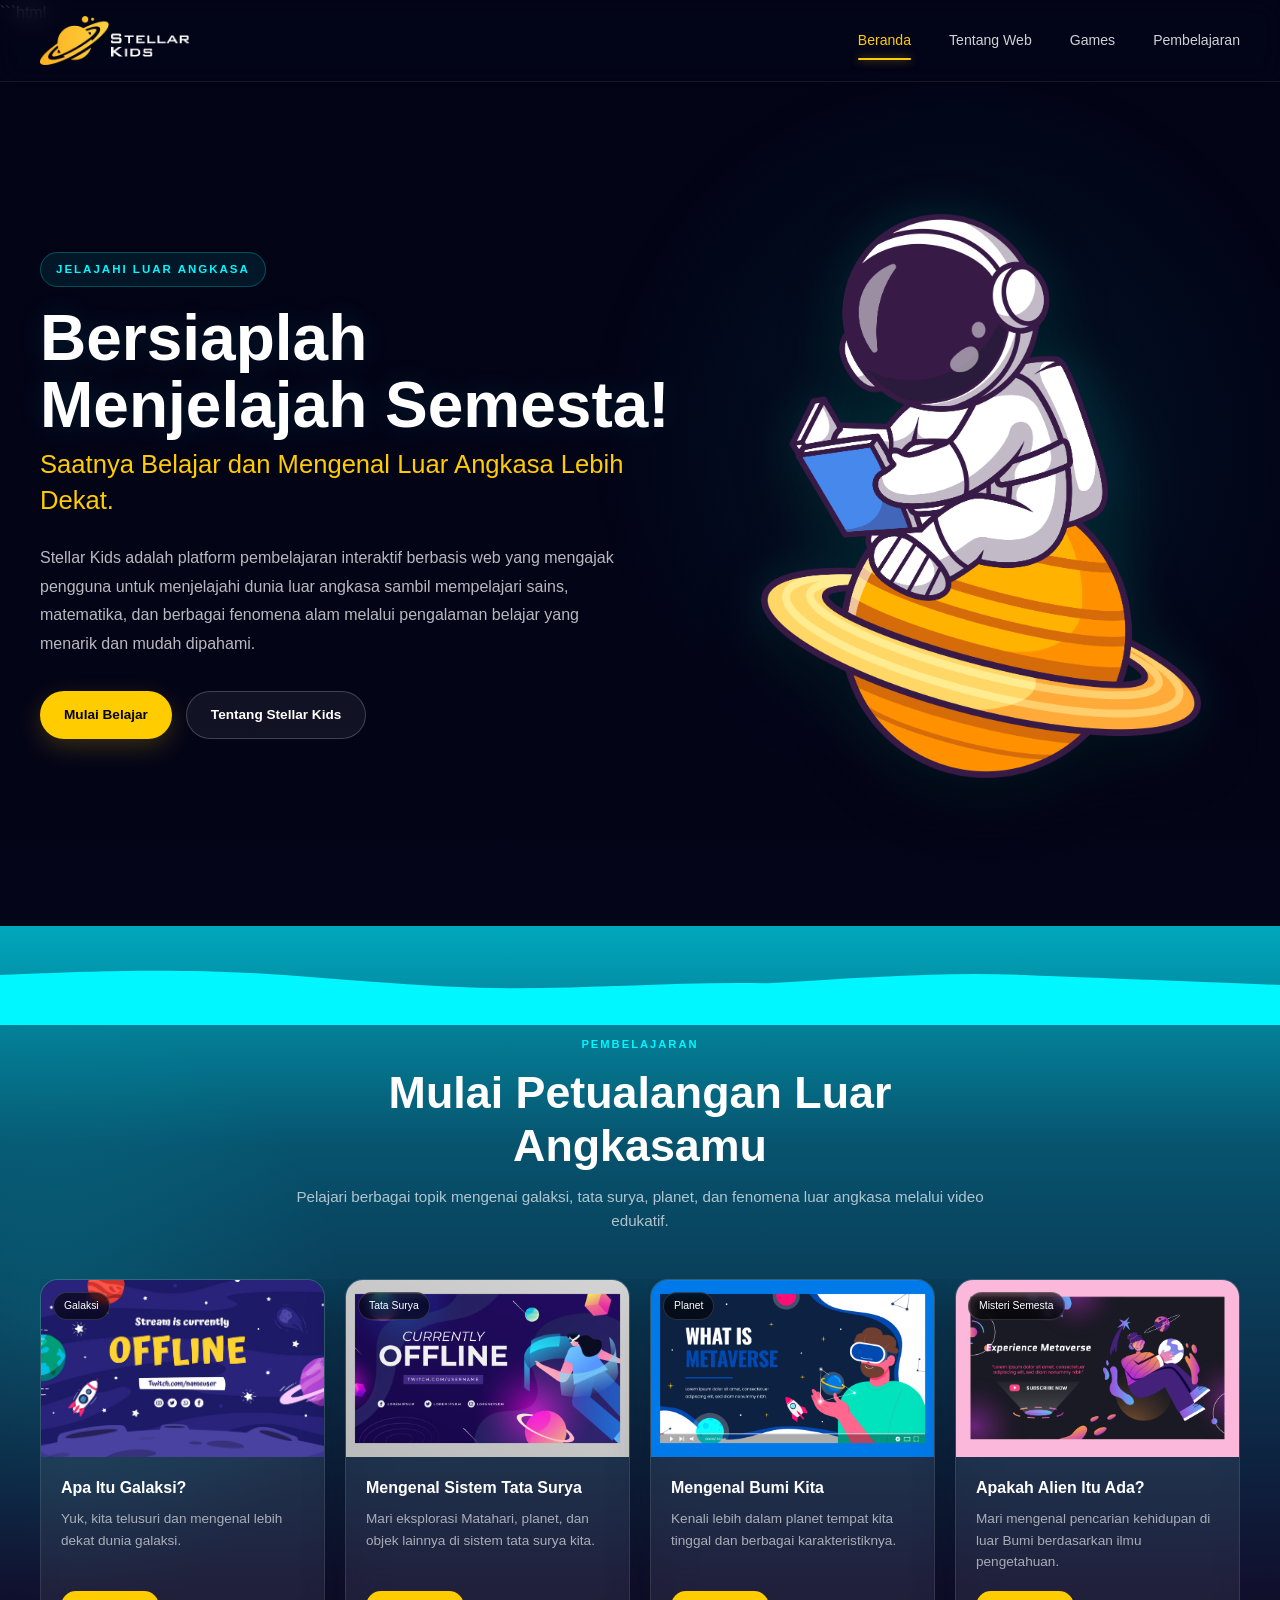
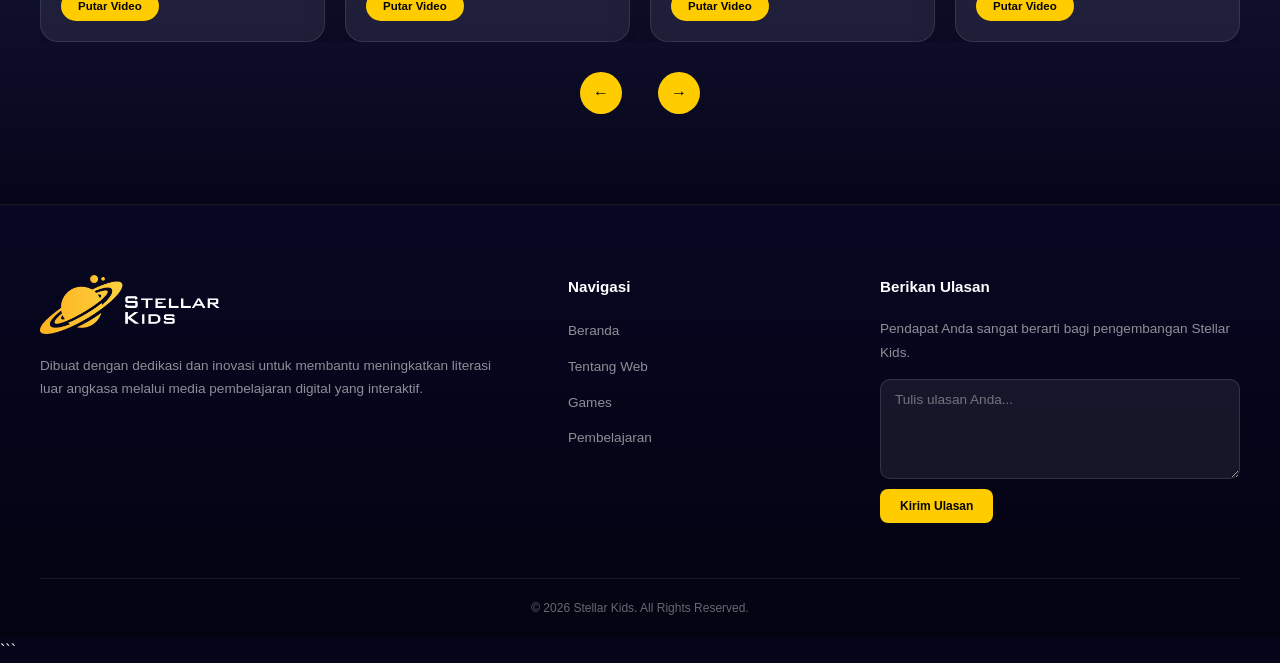
==== index.html @ 756258ee "Add files via upload" ====
```html
<!DOCTYPE html>
<html lang="id">
<head>
  <meta charset="UTF-8">
  <meta name="viewport" content="width=device-width, initial-scale=1.0">

  <title>Stellar Kids | Belajar Luar Angkasa</title>

  <meta
    name="description"
    content="Stellar Kids adalah platform pembelajaran interaktif untuk mengenal luar angkasa melalui video, materi, dan permainan edukatif."
  >
  <link rel="stylesheet" href="index.css">
</head>

<body>

  <!-- =========================
       BACKGROUND VIDEO
  ========================== -->
  <div class="background-video" aria-hidden="true">
    <video
      autoplay
      muted
      loop
      playsinline
      poster="https://i.imgur.com/7sGwQYQ.png"
    >
      <source
        src="Deep Field_ The Impossible Magnitude of our Universe.mp4"
        type="video/mp4"
      >
    </video>

    <div class="background-overlay"></div>
  </div>


  <!-- =========================
       HEADER
  ========================== -->
  <header class="main-header">

    <div class="header-container">

      <!-- Logo -->
      <a href="index.html" class="logo">
        <img
          src="Png/Logo@4x.png"
          alt="Logo Stellar Kids"
          class="logo-image"
        >
      </a>

      <!-- Navigation -->
      <nav class="main-nav" aria-label="Navigasi utama">

        <ul class="nav-links">
          <li>
            <a href="index.html" class="active">Beranda</a>
          </li>

          <li>
            <a href="tentangweb.html">Tentang Web</a>
          </li>

          <li>
            <a href="page_game.html">Games</a>
          </li>

          <li>
            <a href="#pembelajaran">Pembelajaran</a>
          </li>
        </ul>

        <!-- Mobile Menu Button -->
        <button
          class="burger"
          type="button"
          aria-label="Buka menu navigasi"
          aria-expanded="false"
        >
          <span></span>
          <span></span>
          <span></span>
        </button>

      </nav>

    </div>

  </header>


  <!-- =========================
       MAIN CONTENT
  ========================== -->
  <main>


    <!-- =========================
         HERO SECTION
    ========================== -->
    <section class="hero">

      <div class="hero-container">

        <!-- Hero Text -->
        <div class="hero-content">

          <span class="hero-label">
            Jelajahi Luar Angkasa
          </span>

          <h1>
            Bersiaplah Menjelajah Semesta!
          </h1>

          <h2>
            Saatnya Belajar dan Mengenal Luar Angkasa Lebih Dekat.
          </h2>

          <p>
            Stellar Kids adalah platform pembelajaran interaktif berbasis web
            yang mengajak pengguna untuk menjelajahi dunia luar angkasa sambil
            mempelajari sains, matematika, dan berbagai fenomena alam melalui
            pengalaman belajar yang menarik dan mudah dipahami.
          </p>

          <div class="hero-buttons">

            <a
              href="#pembelajaran"
              class="btn btn-primary"
            >
              Mulai Belajar
            </a>

            <a
              href="tentangweb.html"
              class="btn btn-secondary"
            >
              Tentang Stellar Kids
            </a>

          </div>

        </div>


        <!-- Hero Illustration -->
        <div class="hero-illustration">

          <img
            src="Png/Char 3@4x.png"
            alt="Ilustrasi karakter Stellar Kids menjelajahi luar angkasa"
            class="astronaut-img"
          >

        </div>

      </div>

    </section>



    <!-- =========================
         LEARNING SECTION
    ========================== -->
    <section
      class="learning-highlights"
      id="pembelajaran"
    >

      <!-- Decorative Wave -->
      <div class="wave-container" aria-hidden="true">

        <svg
          class="wave"
          viewBox="0 0 1440 320"
          preserveAspectRatio="none"
        >
          <path
            d="
            M0,160
            L48,154.7
            C96,149,192,139,288,154.7
            C384,171,480,203,576,202.7
            C672,203,768,181,864,186.7
            C960,171,1056,149,1152,160
            C1248,171,1344,181,1392,186.7
            L1440,192
            L1440,320
            L0,320
            Z
            "
          ></path>
        </svg>

      </div>


      <div class="section-container">

        <!-- Section Header -->
        <div class="section-heading">

          <span class="section-label">
            Pembelajaran
          </span>

          <h2>
            Mulai Petualangan Luar Angkasamu
          </h2>

          <p>
            Pelajari berbagai topik mengenai galaksi, tata surya,
            planet, dan fenomena luar angkasa melalui video edukatif.
          </p>

        </div>


        <!-- Carousel -->
        <div class="carousel-wrapper">

          <div class="carousel-container">


            <!-- Item 1 -->
            <article class="carousel-item">

              <div class="thumbnail-wrapper">

                <img
                  src="Png/thumb1.jpg"
                  alt="Thumbnail pembelajaran tentang galaksi"
                  class="video-thumb"
                  loading="lazy"
                >

                <span class="video-category">
                  Galaksi
                </span>

              </div>

              <div class="card-content">

                <h3>
                  Apa Itu Galaksi?
                </h3>

                <p>
                  Yuk, kita telusuri dan mengenal lebih dekat dunia galaksi.
                </p>

                <button
                  class="learn-more-btn"
                  type="button"
                  data-video="galaxy"
                >
                  Putar Video
                </button>

              </div>

            </article>



            <!-- Item 2 -->
            <article class="carousel-item">

              <div class="thumbnail-wrapper">

                <img
                  src="Png/thumb2.jpg"
                  alt="Thumbnail pembelajaran mengenai sistem tata surya"
                  class="video-thumb"
                  loading="lazy"
                >

                <span class="video-category">
                  Tata Surya
                </span>

              </div>

              <div class="card-content">

                <h3>
                  Mengenal Sistem Tata Surya
                </h3>

                <p>
                  Mari eksplorasi Matahari, planet, dan objek lainnya
                  di sistem tata surya kita.
                </p>

                <button
                  class="learn-more-btn"
                  type="button"
                  data-video="solar-system"
                >
                  Putar Video
                </button>

              </div>

            </article>



            <!-- Item 3 -->
            <article class="carousel-item">

              <div class="thumbnail-wrapper">

                <img
                  src="Png/thumb3.jpg"
                  alt="Thumbnail pembelajaran mengenai planet Bumi"
                  class="video-thumb"
                  loading="lazy"
                >

                <span class="video-category">
                  Planet
                </span>

              </div>

              <div class="card-content">

                <h3>
                  Mengenal Bumi Kita
                </h3>

                <p>
                  Kenali lebih dalam planet tempat kita tinggal
                  dan berbagai karakteristiknya.
                </p>

                <button
                  class="learn-more-btn"
                  type="button"
                  data-video="earth"
                >
                  Putar Video
                </button>

              </div>

            </article>



            <!-- Item 4 -->
            <article class="carousel-item">

              <div class="thumbnail-wrapper">

                <img
                  src="Png/thumb4.jpg"
                  alt="Thumbnail pembelajaran mengenai kehidupan di luar Bumi"
                  class="video-thumb"
                  loading="lazy"
                >

                <span class="video-category">
                  Misteri Semesta
                </span>

              </div>

              <div class="card-content">

                <h3>
                  Apakah Alien Itu Ada?
                </h3>

                <p>
                  Mari mengenal pencarian kehidupan di luar Bumi
                  berdasarkan ilmu pengetahuan.
                </p>

                <button
                  class="learn-more-btn"
                  type="button"
                  data-video="alien"
                >
                  Putar Video
                </button>

              </div>

            </article>


          </div>


          <!-- Carousel Controls -->
          <div class="carousel-controls">

            <button
              class="carousel-arrow prev-arrow"
              type="button"
              aria-label="Pembelajaran sebelumnya"
            >
              &#8592;
            </button>

            <div class="carousel-dots"></div>

            <button
              class="carousel-arrow next-arrow"
              type="button"
              aria-label="Pembelajaran berikutnya"
            >
              &#8594;
            </button>

          </div>

        </div>

      </div>

    </section>


  </main>



  <!-- =========================
       FOOTER
  ========================== -->
  <footer class="main-footer">

    <div class="footer-container">

      <!-- Brand -->
      <div class="footer-column footer-brand">

        <img
          src="Png/Logo@4x.png"
          alt="Logo Stellar Kids"
          class="footer-logo"
        >

        <p>
          Dibuat dengan dedikasi dan inovasi untuk membantu
          meningkatkan literasi luar angkasa melalui media
          pembelajaran digital yang interaktif.
        </p>

      </div>


      <!-- Navigation -->
      <div class="footer-column">

        <h3>
          Navigasi
        </h3>

        <ul class="footer-links">

          <li>
            <a href="index.html">Beranda</a>
          </li>

          <li>
            <a href="tentangweb.html">Tentang Web</a>
          </li>

          <li>
            <a href="page_game.html">Games</a>
          </li>

          <li>
            <a href="#pembelajaran">Pembelajaran</a>
          </li>

        </ul>

      </div>


      <!-- Feedback -->
      <div class="footer-column feedback-column">

        <h3>
          Berikan Ulasan
        </h3>

        <p>
          Pendapat Anda sangat berarti bagi pengembangan Stellar Kids.
        </p>

        <form class="review-form" id="review-form">

  <textarea
    id="review-text"
    name="review"
    placeholder="Tulis ulasan Anda..."
    rows="4"
    required
  ></textarea>

  <button
    type="submit"
    class="submit-review-btn"
  >
    Kirim Ulasan
  </button>

</form>

      </div>

    </div>


    <!-- Footer Bottom -->
    <div class="footer-bottom">

      <p>
        &copy; 2026 Stellar Kids. All Rights Reserved.
      </p>

    </div>

  </footer>


  <script src="ulasan.js"></script>

</body>
</html>
```
---- index.css ----
* {
    margin: 0;
    padding: 0;
    box-sizing: border-box;
}

html {
    scroll-behavior: smooth;
}

body {
    font-family: 'Orbitron', 'Segoe UI', sans-serif;
    color: #ffffff;
    background: #05051a;
    overflow-x: hidden;
    line-height: 1.6;
}

a {
    color: inherit;
    text-decoration: none;
}

button,
input,
textarea {
    font-family: inherit;
}

button {
    border: none;
}

img {
    display: block;
    max-width: 100%;
}


/* =========================================================
   2. BACKGROUND VIDEO
========================================================= */

.background-video {
    position: fixed;
    inset: 0;
    width: 100%;
    height: 100%;
    z-index: -10;
    overflow: hidden;
    background: #02020f;
}

.background-video video {
    width: 100%;
    height: 100%;
    object-fit: cover;
}

/* Lapisan gelap agar teks tetap terbaca */
.background-overlay {
    position: absolute;
    inset: 0;

    background:
        linear-gradient(
            180deg,
            rgba(2, 5, 25, 0.65) 0%,
            rgba(4, 5, 30, 0.45) 40%,
            rgba(4, 5, 25, 0.85) 100%
        );
}


/* =========================================================
   3. HEADER
========================================================= */

.main-header {
    position: fixed;
    top: 0;
    left: 0;

    width: 100%;
    height: 82px;

    z-index: 1000;

    background: rgba(3, 5, 25, 0.72);
    backdrop-filter: blur(12px);
    -webkit-backdrop-filter: blur(12px);

    border-bottom: 1px solid rgba(255, 255, 255, 0.08);
}

.header-container {
    width: min(1200px, calc(100% - 60px));
    height: 100%;

    margin: 0 auto;

    display: flex;
    align-items: center;
    justify-content: space-between;
}


/* Logo */

.logo {
    display: flex;
    align-items: center;
}

.logo-image {
    width: 150px;
    height: auto;
    object-fit: contain;
}


/* Navigation */

.main-nav {
    display: flex;
    align-items: center;
}

.nav-links {
    list-style: none;

    display: flex;
    align-items: center;

    gap: 38px;
}

.nav-links li {
    position: relative;
}

.nav-links li a {
    display: inline-block;

    padding: 8px 0;

    color: rgba(255, 255, 255, 0.82);

    font-size: 0.88rem;
    font-weight: 500;

    transition:
        color 0.3s ease,
        transform 0.3s ease;
}

.nav-links li a:hover {
    color: #ffffff;
    transform: translateY(-2px);
}

.nav-links li a.active {
    color: #ffcc00;
}

.nav-links li a.active::after {
    content: "";

    position: absolute;
    left: 0;
    bottom: 0;

    width: 100%;
    height: 2px;

    background: #ffcc00;
    border-radius: 10px;

    box-shadow: 0 0 10px rgba(255, 204, 0, 0.6);
}


/* Burger */

.burger {
    display: none;

    width: 42px;
    height: 42px;

    padding: 8px;

    background: transparent;
    cursor: pointer;
}

.burger span {
    display: block;

    width: 25px;
    height: 2px;

    margin: 5px auto;

    background: #ffffff;
    border-radius: 10px;

    transition: 0.3s ease;
}


/* =========================================================
   4. HERO SECTION
========================================================= */

.hero {
    position: relative;

    min-height: 100vh;

    display: flex;
    align-items: center;

    padding: 120px 0 80px;

    background:
        radial-gradient(
            circle at 75% 45%,
            rgba(0, 247, 255, 0.08),
            transparent 35%
        );
}

.hero-container {
    width: min(1200px, calc(100% - 60px));

    margin: 0 auto;

    display: grid;
    grid-template-columns: 1.1fr 0.9fr;

    align-items: center;

    gap: 50px;
}


/* Hero Content */

.hero-content {
    max-width: 650px;
}

.hero-label {
    display: inline-block;

    margin-bottom: 18px;
    padding: 7px 15px;

    color: #00f7ff;

    font-size: 0.72rem;
    font-weight: 600;

    letter-spacing: 2px;
    text-transform: uppercase;

    background: rgba(0, 247, 255, 0.08);

    border: 1px solid rgba(0, 247, 255, 0.25);
    border-radius: 30px;
}

.hero-content h1 {
    margin-bottom: 8px;

    color: #ffffff;

    font-size: clamp(2.6rem, 5vw, 4.8rem);
    line-height: 1.05;

    font-weight: 700;

    text-shadow:
        0 0 30px rgba(0, 247, 255, 0.12);
}

.hero-content h2 {
    margin-bottom: 25px;

    color: #ffcc00;

    font-size: clamp(1.15rem, 2vw, 1.65rem);
    line-height: 1.4;

    font-weight: 500;
}

.hero-content p {
    max-width: 600px;

    margin-bottom: 32px;

    color: rgba(255, 255, 255, 0.72);

    font-family: 'Segoe UI', sans-serif;

    font-size: 1rem;
    line-height: 1.8;
}


/* Hero Buttons */

.hero-buttons {
    display: flex;
    align-items: center;

    gap: 14px;
    flex-wrap: wrap;
}

.btn {
    display: inline-flex;

    align-items: center;
    justify-content: center;

    min-height: 48px;

    padding: 0 24px;

    border-radius: 30px;

    font-size: 0.85rem;
    font-weight: 600;

    transition:
        transform 0.3s ease,
        box-shadow 0.3s ease,
        background 0.3s ease;
}

.btn:hover {
    transform: translateY(-3px);
}


/* Primary */

.btn-primary {
    color: #050505;

    background: #ffcc00;

    box-shadow:
        0 8px 25px rgba(255, 204, 0, 0.2);
}

.btn-primary:hover {
    background: #ffd633;

    box-shadow:
        0 12px 30px rgba(255, 204, 0, 0.35);
}


/* Secondary */

.btn-secondary {
    color: #ffffff;

    background: rgba(255, 255, 255, 0.06);

    border: 1px solid rgba(255, 255, 255, 0.2);
}

.btn-secondary:hover {
    background: rgba(255, 255, 255, 0.12);
}


/* Hero Illustration */

.hero-illustration {
    display: flex;

    justify-content: center;
    align-items: center;

    position: relative;
}

.hero-illustration::before {
    content: "";

    position: absolute;

    width: 400px;
    height: 400px;

    background:
        radial-gradient(
            circle,
            rgba(0, 247, 255, 0.18),
            transparent 68%
        );

    filter: blur(15px);

    z-index: -1;
}

.astronaut-img {
    width: min(440px, 100%);

    animation:
        astronautFloat 4s ease-in-out infinite;

    filter:
        drop-shadow(0 20px 30px rgba(0, 0, 0, 0.45))
        drop-shadow(0 0 20px rgba(0, 247, 255, 0.12));
}

@keyframes astronautFloat {

    0%,
    100% {
        transform: translateY(0);
    }

    50% {
        transform: translateY(-15px);
    }
}


/* =========================================================
   5. LEARNING SECTION
========================================================= */

.learning-highlights {
    position: relative;

    padding: 110px 0 90px;

    background:
        linear-gradient(
            180deg,
            #00a8bd 0%,
            #07536e 25%,
            #10102e 75%,
            #05051a 100%
        );

    overflow: hidden;
}


/* Decorative glow */

.learning-highlights::before {
    content: "";

    position: absolute;

    width: 600px;
    height: 600px;

    top: 10%;
    left: -250px;

    background:
        radial-gradient(
            circle,
            rgba(0, 247, 255, 0.12),
            transparent 70%
        );

    pointer-events: none;
}


/* Wave */

.wave-container {
    position: absolute;

    top: -1px;
    left: 0;

    width: 100%;
    height: 100px;

    overflow: hidden;

    z-index: 1;
}

.wave {
    position: absolute;

    top: 0;
    left: 0;

    width: 100%;
    height: 100%;
}

.wave path {
    fill: #00f7ff;
}


/* Section Container */

.section-container {
    position: relative;

    width: min(1200px, calc(100% - 60px));

    margin: 0 auto;

    z-index: 2;
}


/* Section Heading */

.section-heading {
    max-width: 700px;

    margin: 0 auto 45px;

    text-align: center;
}

.section-label {
    display: inline-block;

    margin-bottom: 12px;

    color: #00f7ff;

    font-size: 0.7rem;
    font-weight: 600;

    letter-spacing: 2px;
    text-transform: uppercase;
}

.section-heading h2 {
    margin-bottom: 12px;

    color: #ffffff;

    font-size: clamp(1.8rem, 4vw, 2.8rem);

    line-height: 1.2;
}

.section-heading p {
    color: rgba(255, 255, 255, 0.68);

    font-family: 'Segoe UI', sans-serif;

    font-size: 0.95rem;
}


/* =========================================================
   6. CAROUSEL
========================================================= */

.carousel-wrapper {
    position: relative;
}

.carousel-container {
    display: grid;

    grid-template-columns:
        repeat(4, minmax(0, 1fr));

    gap: 20px;

    overflow: hidden;
}


/* Card */

.carousel-item {
    min-width: 0;

    display: flex;
    flex-direction: column;

    overflow: hidden;

    background:
        rgba(255, 255, 255, 0.07);

    border:
        1px solid rgba(255, 255, 255, 0.1);

    border-radius: 18px;

    box-shadow:
        0 15px 40px rgba(0, 0, 0, 0.25);

    backdrop-filter: blur(10px);
    -webkit-backdrop-filter: blur(10px);

    transition:
        transform 0.3s ease,
        border-color 0.3s ease,
        box-shadow 0.3s ease;
}

.carousel-item:hover {
    transform: translateY(-8px);

    border-color:
        rgba(0, 247, 255, 0.35);

    box-shadow:
        0 20px 45px rgba(0, 0, 0, 0.35);
}


/* Thumbnail */

.thumbnail-wrapper {
    position: relative;

    width: 100%;

    overflow: hidden;

    aspect-ratio: 16 / 10;
}

.video-thumb {
    width: 100%;
    height: 100%;

    object-fit: cover;

    transition:
        transform 0.5s ease;
}

.carousel-item:hover .video-thumb {
    transform: scale(1.05);
}


/* Category */

.video-category {
    position: absolute;

    top: 12px;
    left: 12px;

    padding: 5px 10px;

    color: #ffffff;

    background: rgba(0, 0, 0, 0.6);

    border:
        1px solid rgba(255, 255, 255, 0.15);

    border-radius: 20px;

    font-size: 0.65rem;

    backdrop-filter: blur(5px);
}


/* Card Content */

.card-content {
    display: flex;
    flex-direction: column;

    flex: 1;

    padding: 20px;
}

.carousel-item h3 {
    margin-bottom: 9px;

    color: #ffffff;

    font-size: 1rem;
    line-height: 1.4;
}

.carousel-item p {
    flex: 1;

    margin-bottom: 18px;

    color: rgba(255, 255, 255, 0.62);

    font-family: 'Segoe UI', sans-serif;

    font-size: 0.85rem;
    line-height: 1.6;
}


/* Video Button */

.learn-more-btn {
    align-self: flex-start;

    padding: 9px 17px;

    color: #050505;

    background: #ffcc00;

    border-radius: 25px;

    font-size: 0.72rem;
    font-weight: 600;

    cursor: pointer;

    transition:
        transform 0.3s ease,
        background 0.3s ease;
}

.learn-more-btn:hover {
    transform: translateY(-2px);

    background: #ffd633;
}


/* =========================================================
   7. CAROUSEL CONTROLS
========================================================= */

.carousel-controls {
    display: flex;

    justify-content: center;
    align-items: center;

    gap: 18px;

    margin-top: 30px;
}

.carousel-arrow {
    width: 42px;
    height: 42px;

    display: flex;

    align-items: center;
    justify-content: center;

    color: #050505;

    background: #ffcc00;

    border-radius: 50%;

    font-size: 1rem;

    cursor: pointer;

    transition:
        transform 0.3s ease,
        background 0.3s ease;
}

.carousel-arrow:hover {
    transform: scale(1.08);

    background: #ffd633;
}

.carousel-dots {
    display: flex;

    align-items: center;

    gap: 7px;
}

.carousel-dots span {
    width: 7px;
    height: 7px;

    display: block;

    background: rgba(255, 255, 255, 0.35);

    border-radius: 50%;

    transition:
        width 0.3s ease,
        background 0.3s ease;
}

.carousel-dots span.active {
    width: 22px;

    background: #ffcc00;

    border-radius: 10px;
}


/* =========================================================
   8. FOOTER
========================================================= */

.main-footer {
    position: relative;

    padding: 70px 0 0;

    background:
        linear-gradient(
            180deg,
            #070722 0%,
            #030311 100%
        );

    border-top:
        1px solid rgba(255, 255, 255, 0.08);
}

.footer-container {
    width: min(1200px, calc(100% - 60px));

    margin: 0 auto;

    display: grid;

    grid-template-columns:
        1.3fr
        0.7fr
        1fr;

    gap: 60px;
}


/* Footer Column */

.footer-column {
    display: flex;
    flex-direction: column;

    gap: 15px;
}

.footer-column h3 {
    color: #ffffff;

    font-size: 0.95rem;

    margin-bottom: 3px;
}

.footer-column p {
    color: rgba(255, 255, 255, 0.55);

    font-family: 'Segoe UI', sans-serif;

    font-size: 0.85rem;

    line-height: 1.7;
}


/* Footer Logo */

.footer-logo {
    width: 180px;
    height: auto;

    margin-bottom: 5px;
}


/* Footer Navigation */

.footer-links {
    list-style: none;

    display: flex;
    flex-direction: column;

    gap: 10px;
}

.footer-links li a {
    color: rgba(255, 255, 255, 0.55);

    font-family: 'Segoe UI', sans-serif;

    font-size: 0.85rem;

    transition:
        color 0.3s ease,
        padding-left 0.3s ease;
}

.footer-links li a:hover {
    color: #ffcc00;

    padding-left: 5px;
}


/* =========================================================
   9. REVIEW FORM
========================================================= */

.review-form {
    display: flex;
    flex-direction: column;

    gap: 10px;
}

.review-form textarea {
    width: 100%;

    min-height: 100px;

    padding: 12px 14px;

    color: #ffffff;

    background: rgba(255, 255, 255, 0.07);

    border:
        1px solid rgba(255, 255, 255, 0.12);

    border-radius: 10px;

    outline: none;

    resize: vertical;

    font-family: 'Segoe UI', sans-serif;

    font-size: 0.85rem;

    transition:
        border-color 0.3s ease,
        background 0.3s ease;
}

.review-form textarea::placeholder {
    color: rgba(255, 255, 255, 0.4);
}

.review-form textarea:focus {
    background: rgba(255, 255, 255, 0.1);

    border-color:
        rgba(0, 247, 255, 0.5);
}

.submit-review-btn {
    align-self: flex-start;

    padding: 10px 20px;

    color: #050505;

    background: #ffcc00;

    border-radius: 8px;

    font-size: 0.75rem;
    font-weight: 600;

    cursor: pointer;

    transition:
        transform 0.3s ease,
        background 0.3s ease;
}

.submit-review-btn:hover {
    transform: translateY(-2px);

    background: #ffd633;
}


/* =========================================================
   10. FOOTER BOTTOM
========================================================= */

.footer-bottom {
    width: min(1200px, calc(100% - 60px));

    margin: 55px auto 0;

    padding: 20px 0;

    text-align: center;

    border-top:
        1px solid rgba(255, 255, 255, 0.08);
}

.footer-bottom p {
    color: rgba(255, 255, 255, 0.4);

    font-family: 'Segoe UI', sans-serif;

    font-size: 0.75rem;
}


/* =========================================================
   11. TABLET
========================================================= */

@media (max-width: 1000px) {

    .nav-links {
        gap: 22px;
    }

    .hero-container {
        grid-template-columns: 1fr 0.8fr;

        gap: 30px;
    }

    .carousel-container {
        grid-template-columns:
            repeat(2, minmax(0, 1fr));
    }

    .footer-container {
        grid-template-columns:
            1fr 1fr;

        gap: 40px;
    }

    .feedback-column {
        grid-column: 1 / -1;
    }
}


/* =========================================================
   12. MOBILE
========================================================= */

@media (max-width: 768px) {

    /* Header */

    .main-header {
        height: 70px;
    }

    .header-container {
        width: calc(100% - 35px);
    }

    .logo-image {
        width: 125px;
    }

    .nav-links {
        display: none;
    }

    .burger {
        display: block;
    }


    /* Hero */

    .hero {
        padding:
            110px 0
            60px;
    }

    .hero-container {
        width: calc(100% - 35px);

        grid-template-columns: 1fr;

        text-align: center;

        gap: 30px;
    }

    .hero-content {
        max-width: 100%;
    }

    .hero-content h1 {
        font-size: 2.5rem;
    }

    .hero-content h2 {
        font-size: 1.15rem;
    }

    .hero-content p {
        font-size: 0.9rem;
    }

    .hero-buttons {
        justify-content: center;
    }

    .hero-illustration {
        order: -1;
    }

    .astronaut-img {
        width: min(300px, 75vw);
    }


    /* Learning */

    .learning-highlights {
        padding:
            90px 0
            60px;
    }

    .section-container {
        width: calc(100% - 35px);
    }

    .section-heading {
        margin-bottom: 30px;
    }

    .section-heading h2 {
        font-size: 1.8rem;
    }


    /* Cards */

    .carousel-container {
        grid-template-columns: 1fr;
    }

    .carousel-item {
        width: 100%;
    }


    /* Footer */

    .main-footer {
        padding-top: 50px;
    }

    .footer-container {
        width: calc(100% - 35px);

        grid-template-columns: 1fr;

        gap: 35px;
    }

    .feedback-column {
        grid-column: auto;
    }

    .footer-logo {
        width: 150px;
    }

    .footer-bottom {
        width: calc(100% - 35px);

        margin-top: 40px;
    }
}


/* =========================================================
   13. SMALL MOBILE
========================================================= */

@media (max-width: 480px) {

    .hero-content h1 {
        font-size: 2.1rem;
    }

    .hero-content h2 {
        font-size: 1rem;
    }

    .hero-content p {
        font-size: 0.85rem;
    }

    .hero-buttons {
        flex-direction: column;

        width: 100%;
    }

    .btn {
        width: 100%;
    }

    .carousel-item {
        border-radius: 14px;
    }

    .carousel-arrow {
        width: 38px;
        height: 38px;
    }
}


/* =========================================================
   14. REDUCED MOTION
========================================================= */

@media (prefers-reduced-motion: reduce) {

    html {
        scroll-behavior: auto;
    }

    *,
    *::before,
    *::after {
        animation-duration: 0.01ms !important;
        animation-iteration-count: 1 !important;
        transition-duration: 0.01ms !important;
    }
}
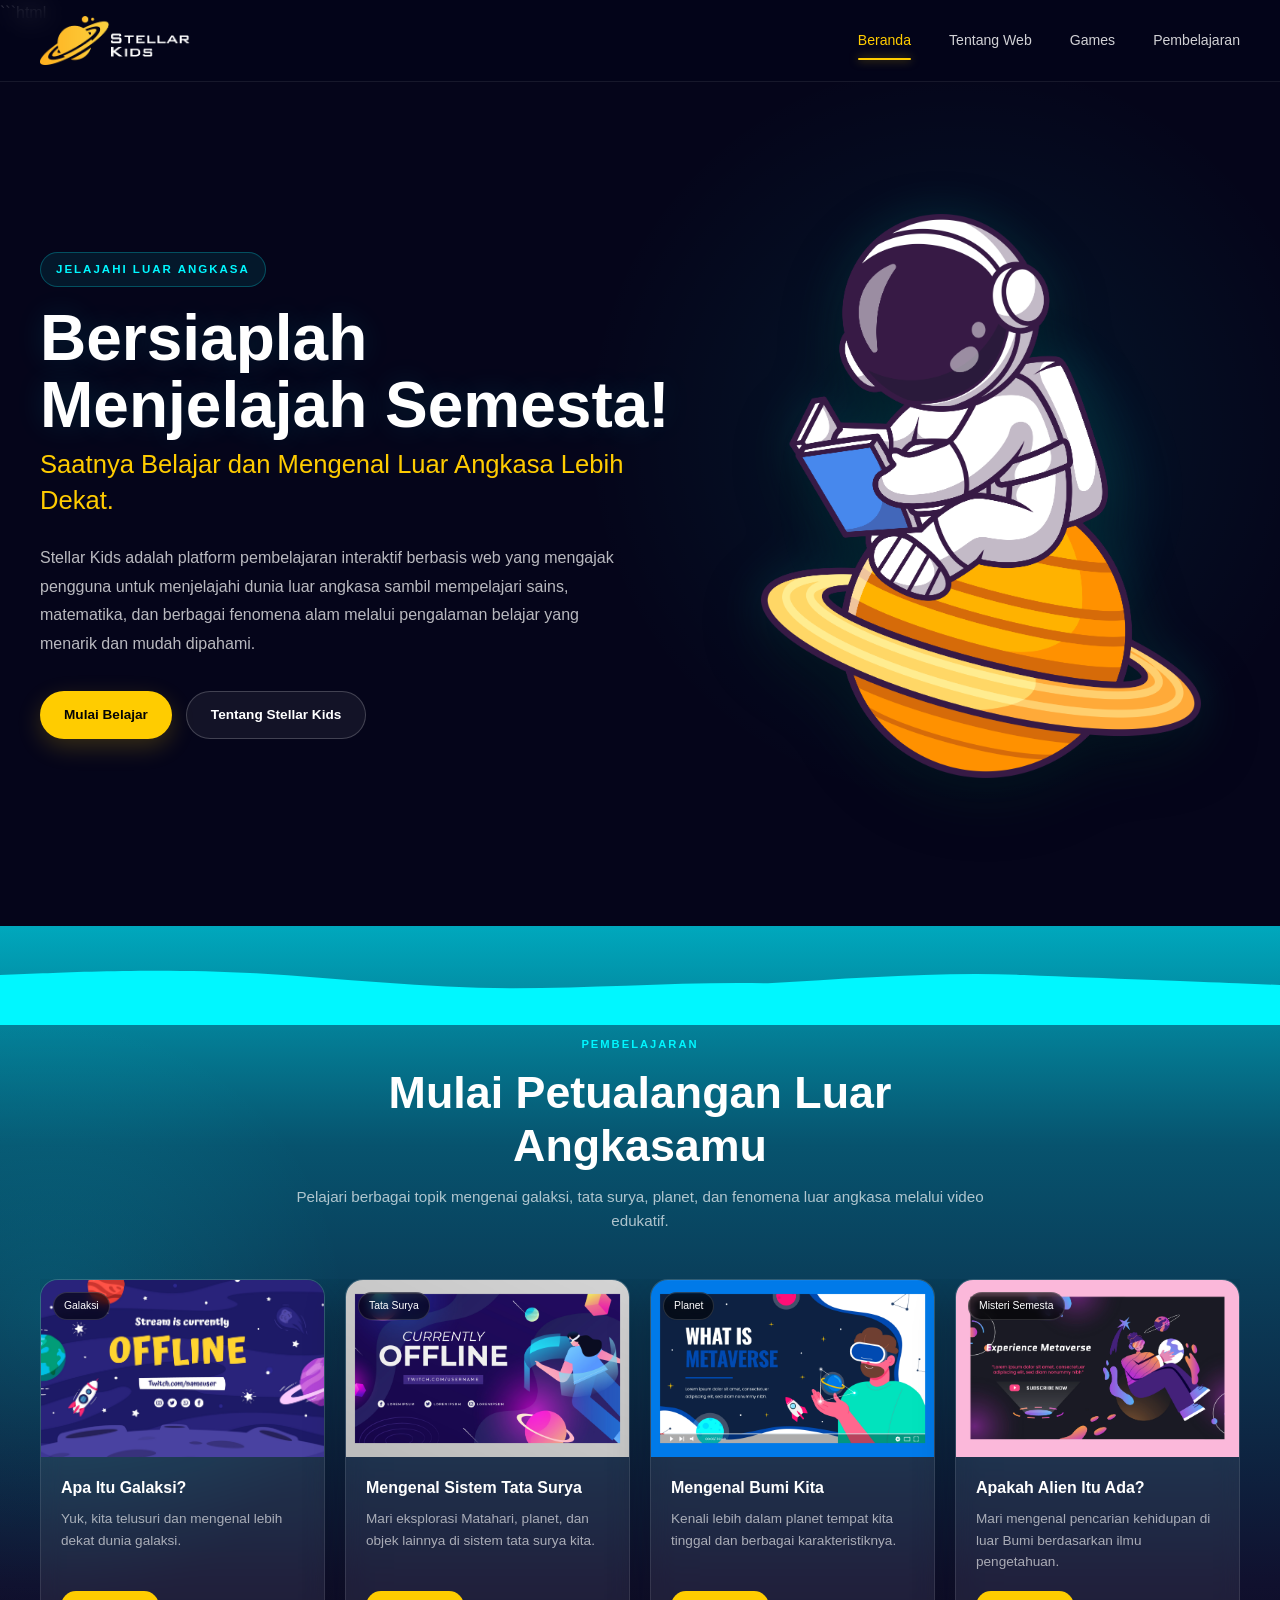
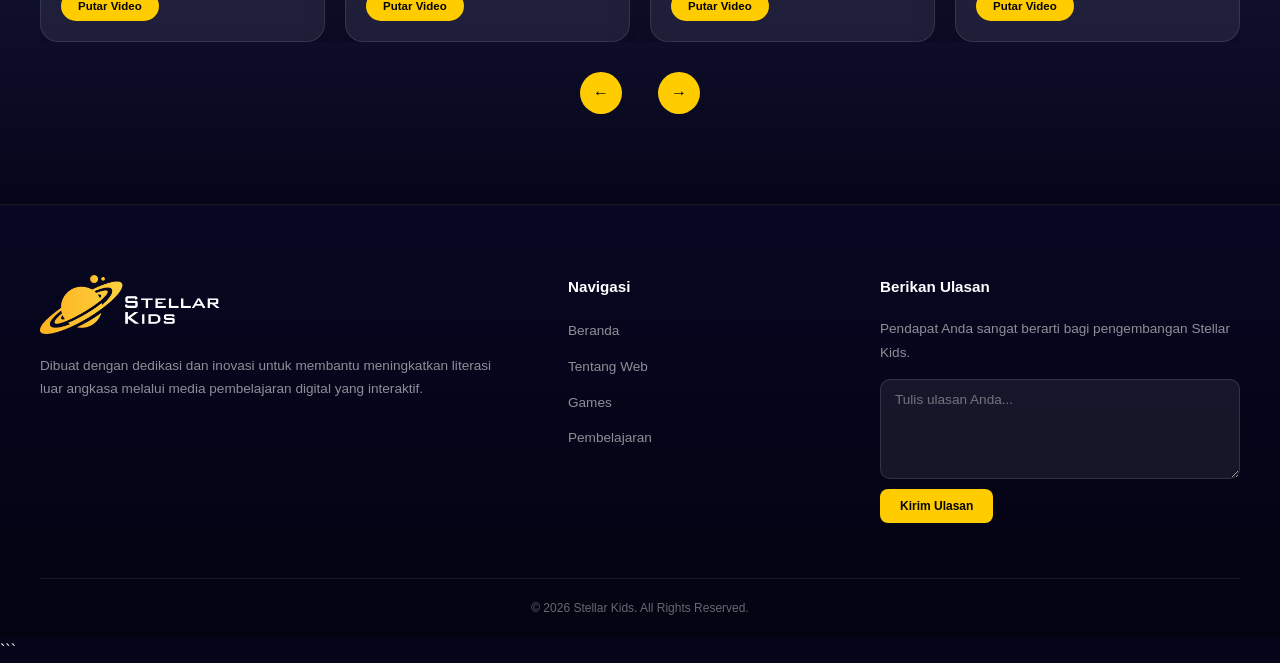
==== commit 1fc1a41b: "Update index.html" ====
--- a/index.html
+++ b/index.html
@@ -16,24 +16,6 @@
 
 <body>
 
-  <!-- =========================
-       BACKGROUND VIDEO
-  ========================== -->
-  <div class="background-video" aria-hidden="true">
-    <video
-      autoplay
-      muted
-      loop
-      playsinline
-      poster="https://i.imgur.com/7sGwQYQ.png"
-    >
-      <source
-        src="Deep Field_ The Impossible Magnitude of our Universe.mp4"
-        type="video/mp4"
-      >
-    </video>
-
-    <div class="background-overlay"></div>
   </div>
 
 
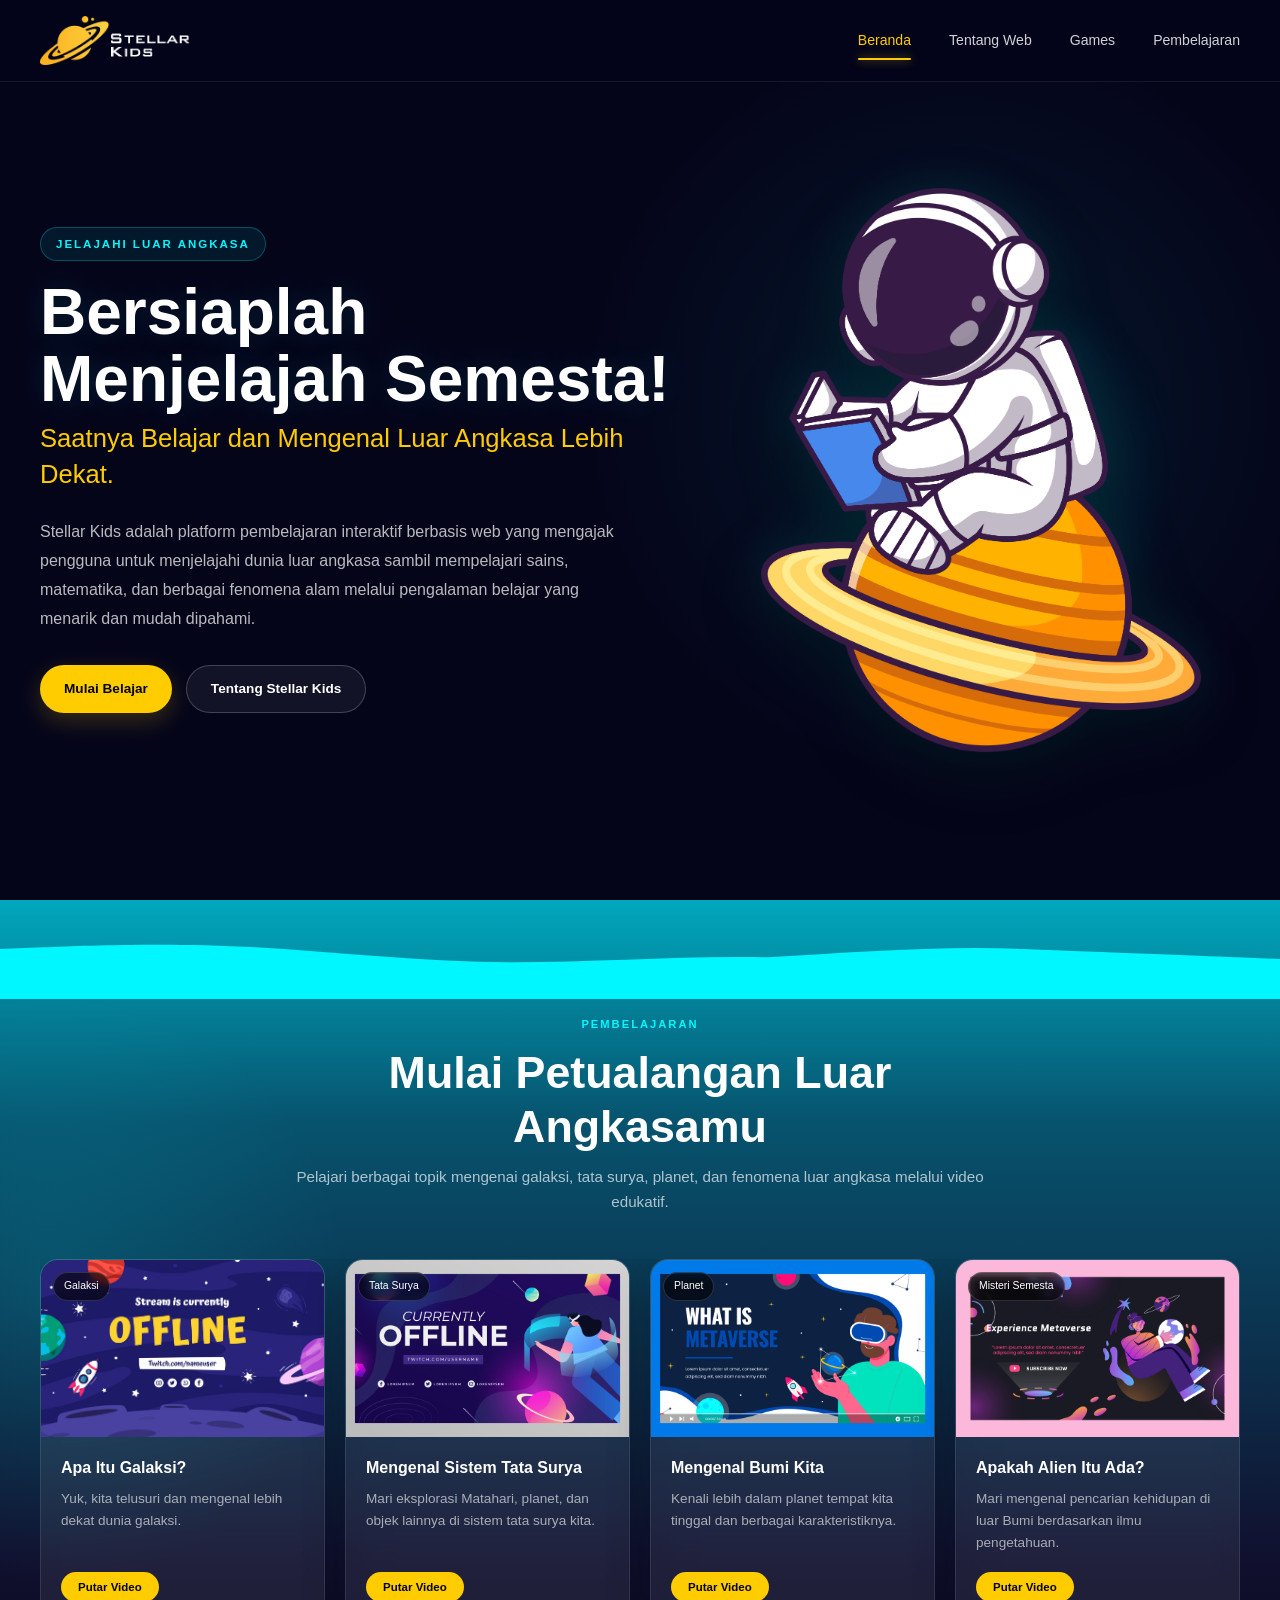
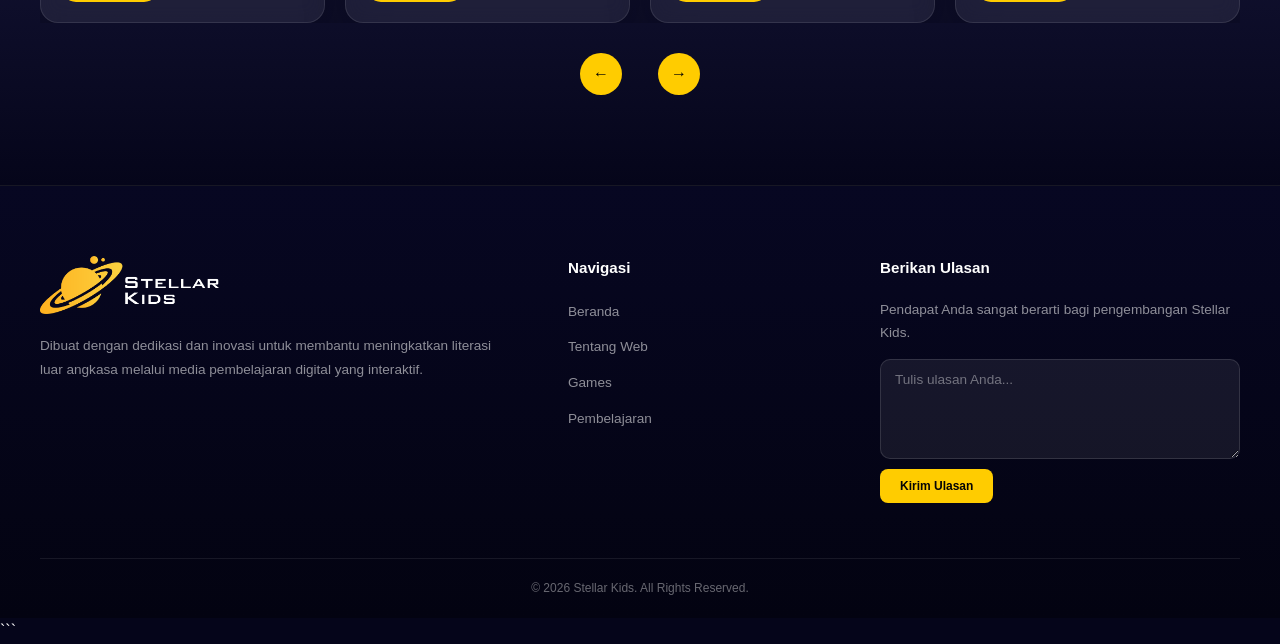
==== commit 0de39929: "Update index.html" ====
--- a/index.html
+++ b/index.html
@@ -1,4 +1,3 @@
-```html
 <!DOCTYPE html>
 <html lang="id">
 <head>
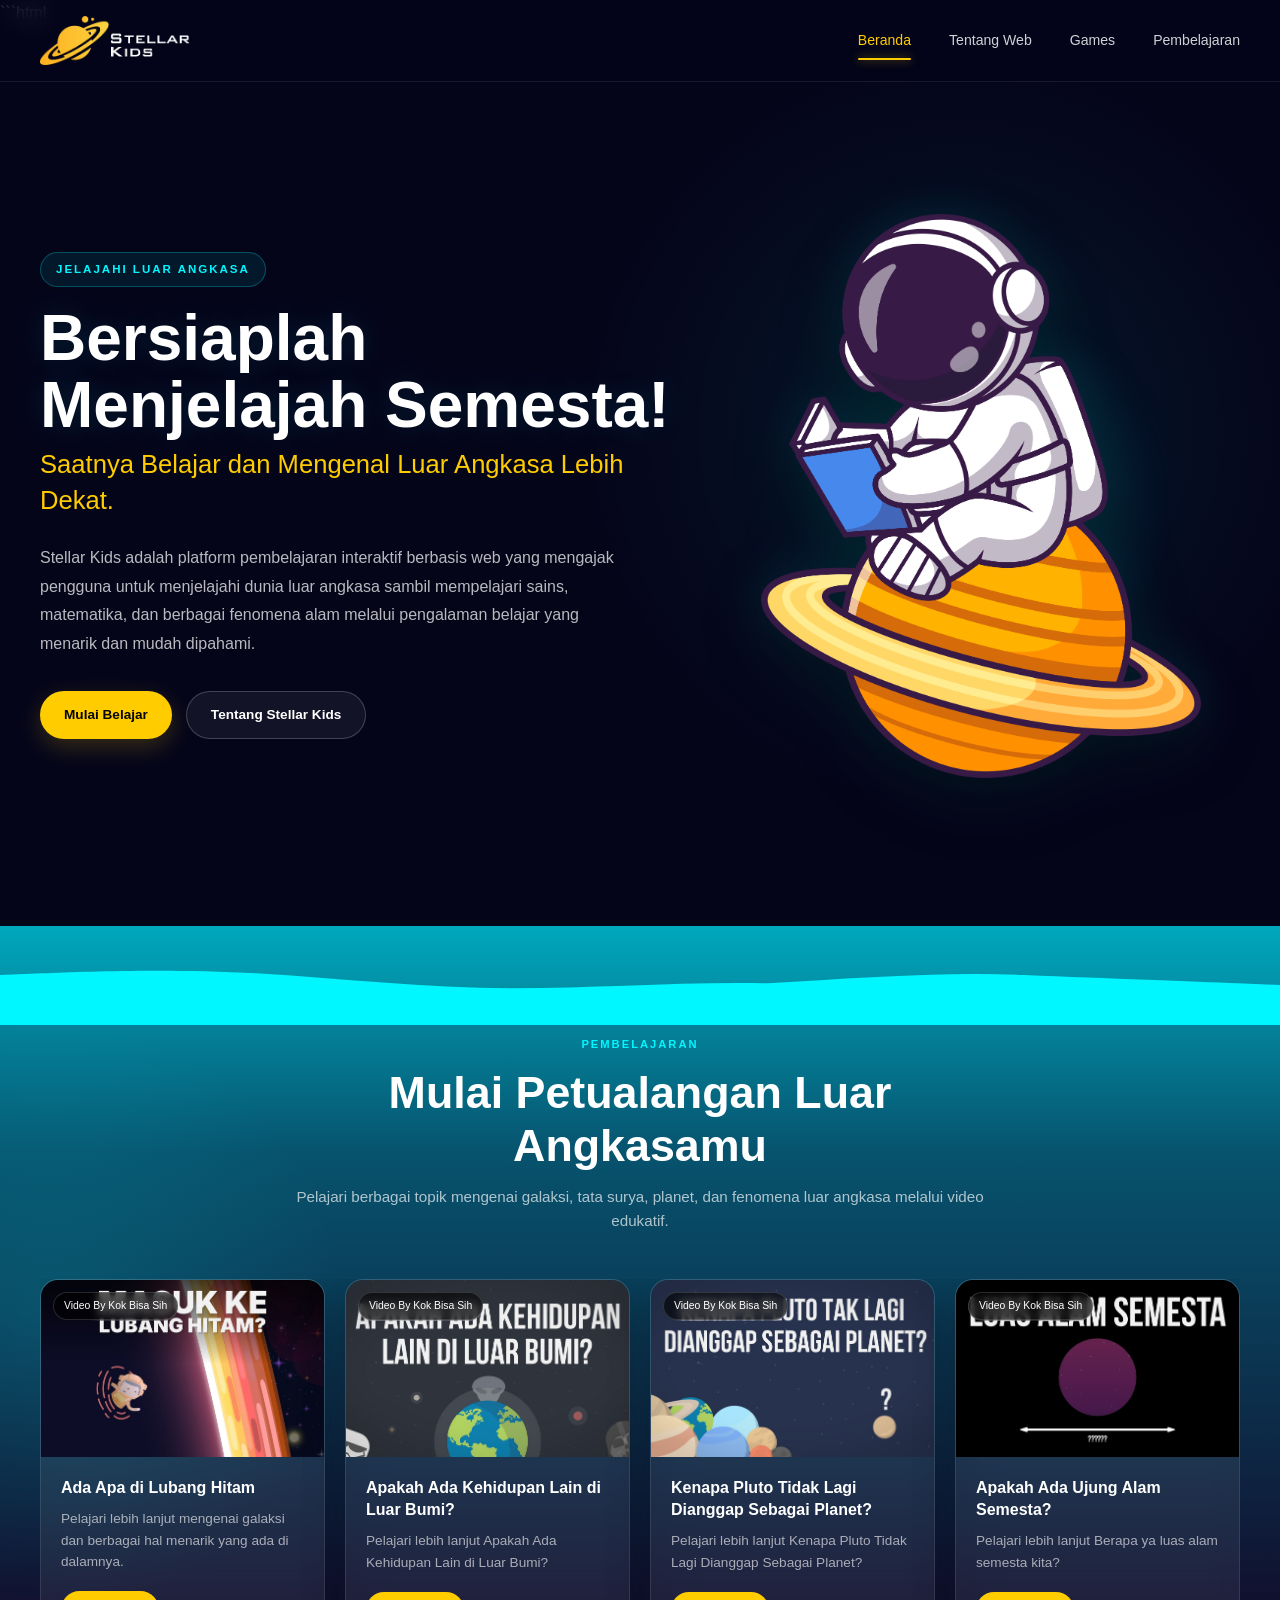
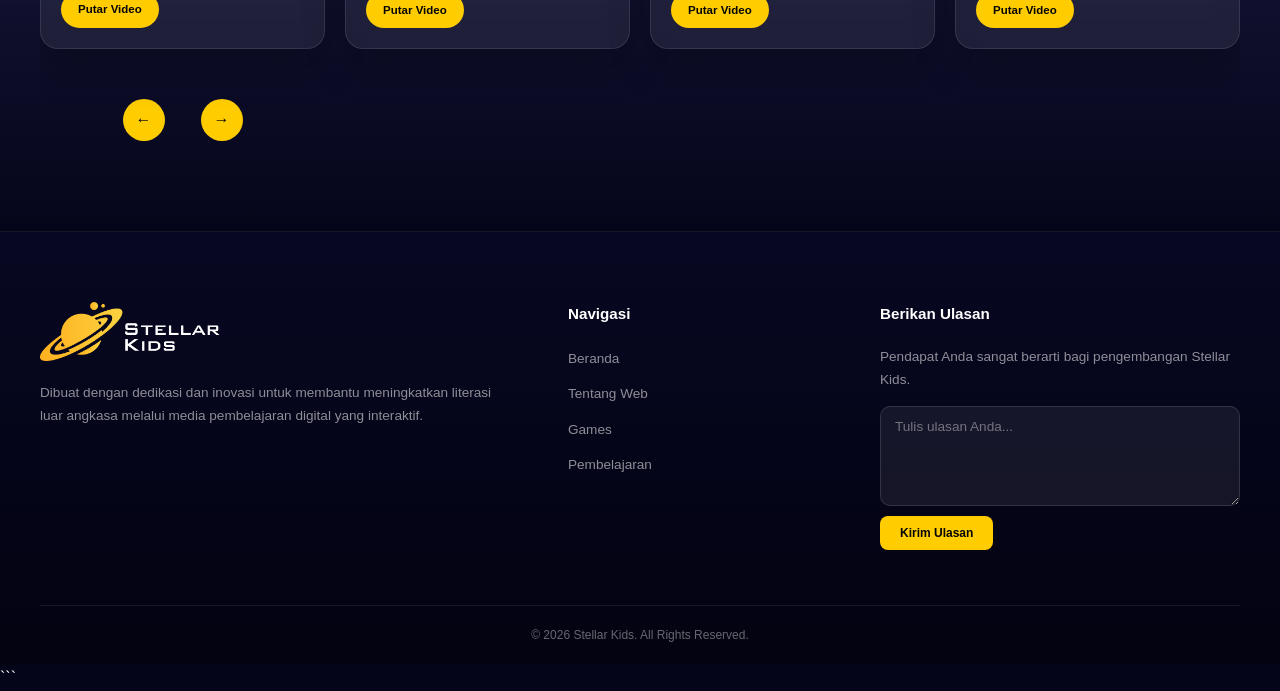
==== commit c7ad3abe: "Update index.html" ====
--- a/index.html
+++ b/index.html
@@ -1,3 +1,4 @@
+```html
 <!DOCTYPE html>
 <html lang="id">
 <head>
@@ -14,6 +15,7 @@
 </head>
 
 <body>
+
 
   </div>
 
@@ -211,176 +213,179 @@
 
 
             <!-- Item 1 -->
-            <article class="carousel-item">
-
-              <div class="thumbnail-wrapper">
-
-                <img
-                  src="Png/thumb1.jpg"
-                  alt="Thumbnail pembelajaran tentang galaksi"
-                  class="video-thumb"
-                  loading="lazy"
-                >
-
-                <span class="video-category">
-                  Galaksi
-                </span>
-
-              </div>
-
-              <div class="card-content">
-
-                <h3>
-                  Apa Itu Galaksi?
-                </h3>
-
-                <p>
-                  Yuk, kita telusuri dan mengenal lebih dekat dunia galaksi.
-                </p>
-
-                <button
-                  class="learn-more-btn"
-                  type="button"
-                  data-video="galaxy"
-                >
-                  Putar Video
-                </button>
-
-              </div>
-
-            </article>
-
+ <!-- Item 1 -->
+<a
+    href="https://www.youtube.com/watch?v=uMxQI5DuGGk"
+    target="_blank"
+    rel="noopener noreferrer"
+    class="video-card-link"
+>
+    <article class="carousel-item">
+
+        <div class="thumbnail-wrapper">
+
+            <img
+                src="Thumbnail/maxresdefault.jpg"
+                alt="Thumbnail pembelajaran tentang galaksi"
+                class="video-thumb"
+                loading="lazy"
+            >
+
+            <span class="video-category">
+                Video By Kok Bisa Sih
+            </span>
+
+        </div>
+
+        <div class="card-content">
+
+            <h3>Ada Apa di Lubang Hitam</h3>
+
+            <p>
+                Pelajari lebih lanjut mengenai galaksi dan berbagai hal menarik
+                yang ada di dalamnya.
+            </p>
+
+            <span class="learn-more-btn">
+                Putar Video
+            </span>
+
+        </div>
+
+    </article>
+</a>
 
 
             <!-- Item 2 -->
-            <article class="carousel-item">
-
-              <div class="thumbnail-wrapper">
-
-                <img
-                  src="Png/thumb2.jpg"
-                  alt="Thumbnail pembelajaran mengenai sistem tata surya"
-                  class="video-thumb"
-                  loading="lazy"
-                >
-
-                <span class="video-category">
-                  Tata Surya
-                </span>
-
-              </div>
-
-              <div class="card-content">
-
-                <h3>
-                  Mengenal Sistem Tata Surya
-                </h3>
-
-                <p>
-                  Mari eksplorasi Matahari, planet, dan objek lainnya
-                  di sistem tata surya kita.
-                </p>
-
-                <button
-                  class="learn-more-btn"
-                  type="button"
-                  data-video="solar-system"
-                >
-                  Putar Video
-                </button>
-
-              </div>
-
-            </article>
+  <a
+    href="https://www.youtube.com/watch?v=FjFsx6iQE3Y"
+    target="_blank"
+    rel="noopener noreferrer"
+    class="video-card-link"
+>
+    <article class="carousel-item">
+
+        <div class="thumbnail-wrapper">
+
+            <img
+                src="Thumbnail/maxresdefault 02.jpg"
+                alt="Thumbnail pembelajaran tentang galaksi"
+                class="video-thumb"
+                loading="lazy"
+            >
+
+            <span class="video-category">
+                Video By Kok Bisa Sih
+            </span>
+
+        </div>
+
+        <div class="card-content">
+
+            <h3>Apakah Ada Kehidupan Lain di Luar Bumi?</h3>
+
+            <p>
+                Pelajari lebih lanjut Apakah Ada Kehidupan Lain di Luar Bumi?
+            </p>
+
+            <span class="learn-more-btn">
+                Putar Video
+            </span>
+
+        </div>
+
+    </article>
+</a>
 
 
 
             <!-- Item 3 -->
-            <article class="carousel-item">
-
-              <div class="thumbnail-wrapper">
-
-                <img
-                  src="Png/thumb3.jpg"
-                  alt="Thumbnail pembelajaran mengenai planet Bumi"
-                  class="video-thumb"
-                  loading="lazy"
-                >
-
-                <span class="video-category">
-                  Planet
-                </span>
-
-              </div>
-
-              <div class="card-content">
-
-                <h3>
-                  Mengenal Bumi Kita
-                </h3>
-
-                <p>
-                  Kenali lebih dalam planet tempat kita tinggal
-                  dan berbagai karakteristiknya.
-                </p>
-
-                <button
-                  class="learn-more-btn"
-                  type="button"
-                  data-video="earth"
-                >
-                  Putar Video
-                </button>
-
-              </div>
-
-            </article>
+   <a
+    href="https://www.youtube.com/watch?v=FMNRItiR6ZA"
+    target="_blank"
+    rel="noopener noreferrer"
+    class="video-card-link"
+>
+    <article class="carousel-item">
+
+        <div class="thumbnail-wrapper">
+
+            <img
+                src="Thumbnail/maxresdefault 03.jpg"
+                alt="Thumbnail pembelajaran tentang galaksi"
+                class="video-thumb"
+                loading="lazy"
+            >
+
+            <span class="video-category">
+                Video By Kok Bisa Sih
+            </span>
+
+        </div>
+
+        <div class="card-content">
+
+            <h3>
+Kenapa Pluto Tidak Lagi Dianggap Sebagai Planet?</h3>
+
+            <p>
+                Pelajari lebih lanjut 
+Kenapa Pluto Tidak Lagi Dianggap Sebagai Planet?
+            </p>
+
+            <span class="learn-more-btn">
+                Putar Video
+            </span>
+
+        </div>
+
+    </article>
+</a>
 
 
 
             <!-- Item 4 -->
-            <article class="carousel-item">
-
-              <div class="thumbnail-wrapper">
-
-                <img
-                  src="Png/thumb4.jpg"
-                  alt="Thumbnail pembelajaran mengenai kehidupan di luar Bumi"
-                  class="video-thumb"
-                  loading="lazy"
-                >
-
-                <span class="video-category">
-                  Misteri Semesta
-                </span>
-
-              </div>
-
-              <div class="card-content">
-
-                <h3>
-                  Apakah Alien Itu Ada?
-                </h3>
-
-                <p>
-                  Mari mengenal pencarian kehidupan di luar Bumi
-                  berdasarkan ilmu pengetahuan.
-                </p>
-
-                <button
-                  class="learn-more-btn"
-                  type="button"
-                  data-video="alien"
-                >
-                  Putar Video
-                </button>
-
-              </div>
-
-            </article>
-
-
-          </div>
+    <a
+    href="https://www.youtube.com/watch?v=QK01ROEqJ1A"
+    target="_blank"
+    rel="noopener noreferrer"
+    class="video-card-link"
+>
+    <article class="carousel-item">
+
+        <div class="thumbnail-wrapper">
+
+            <img
+                src="Thumbnail/maxresdefault 04.jpg"
+                alt="Thumbnail pembelajaran tentang galaksi"
+                class="video-thumb"
+                loading="lazy"
+            >
+
+            <span class="video-category">
+                Video By Kok Bisa Sih
+            </span>
+
+        </div>
+
+        <div class="card-content">
+
+            <h3>
+Apakah Ada Ujung Alam Semesta?</h3>
+
+            <p>
+                Pelajari lebih lanjut 
+Berapa ya luas alam semesta kita?
+            </p>
+
+            <span class="learn-more-btn">
+                Putar Video
+            </span>
+
+        </div>
+
+    </article>
+</a>
 
 
           <!-- Carousel Controls -->
